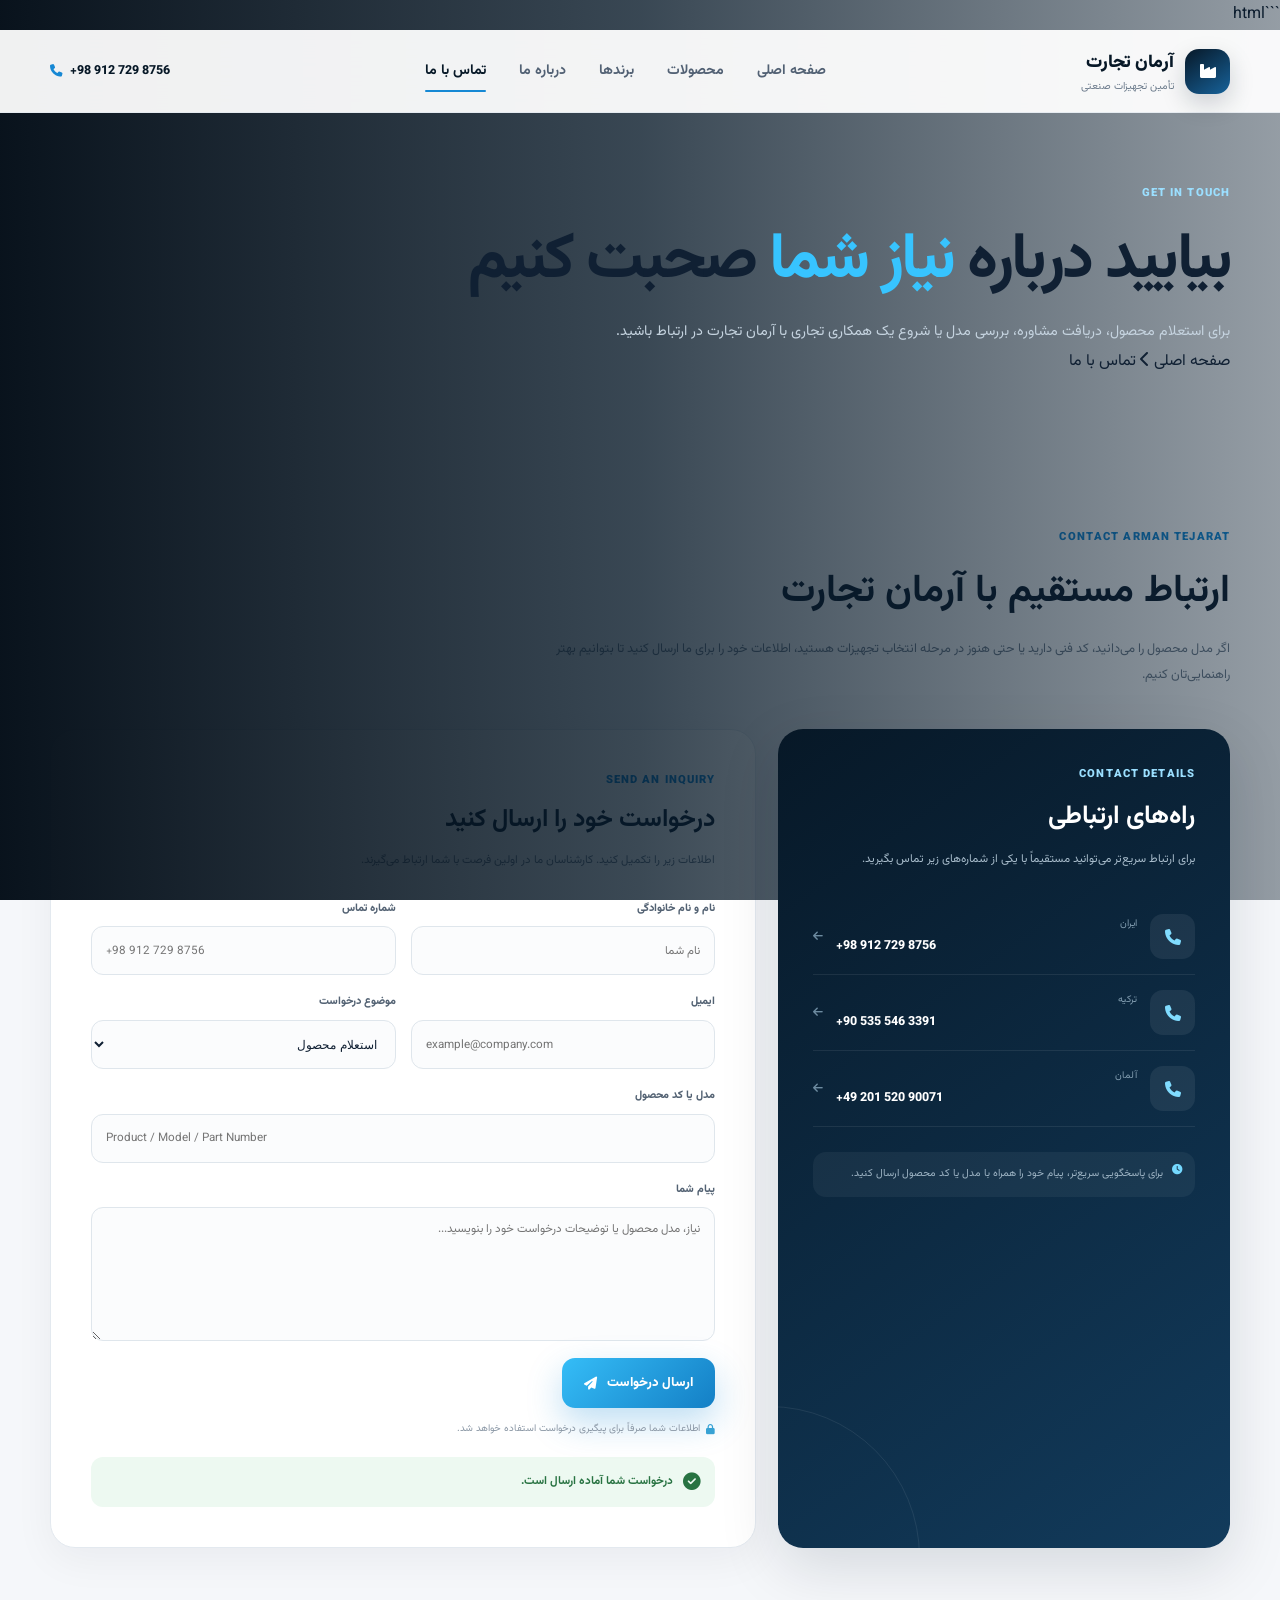
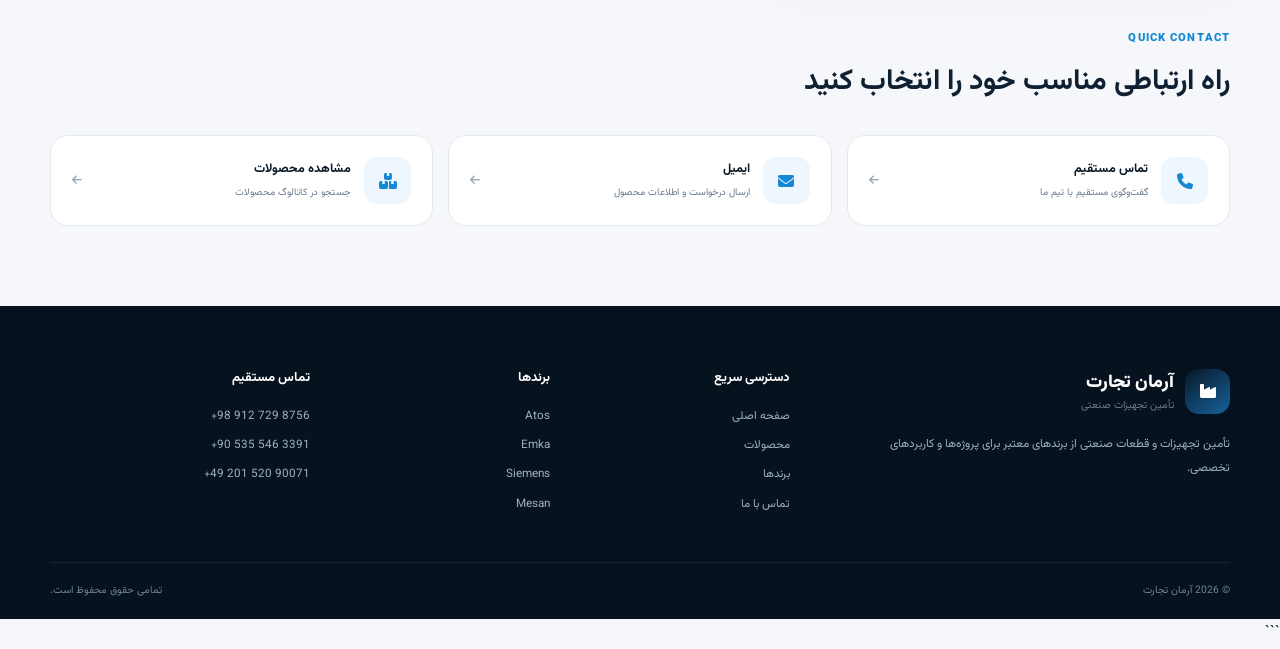
==== contact.html @ 2c9c6037 "v1.0.0 - Initial PHP version with MySQL" ====
```html
<!DOCTYPE html>
<html lang="fa" dir="rtl">

<head>

    <meta charset="UTF-8">

    <meta name="viewport"
          content="width=device-width, initial-scale=1.0">

    <title>تماس با ما | آرمان تجارت</title>

    <meta name="description"
          content="ارتباط با آرمان تجارت برای مشاوره، استعلام قیمت و تأمین تجهیزات صنعتی">

    <link rel="preconnect"
          href="https://fonts.googleapis.com">

    <link rel="preconnect"
          href="https://fonts.gstatic.com"
          crossorigin>

    <link href="https://fonts.googleapis.com/css2?family=Vazirmatn:wght@400;500;600;700;800;900&display=swap"
          rel="stylesheet">

    <link rel="stylesheet"
          href="https://cdnjs.cloudflare.com/ajax/libs/font-awesome/6.5.2/css/all.min.css">

    <link rel="stylesheet"
          href="css/style.css">

    <link rel="stylesheet"
          href="css/contact.css">

</head>


<body>


<header class="site-header">

    <div class="container header-inner">

        <a href="index.html"
           class="brand">

            <span class="brand-icon">
                <i class="fa-solid fa-industry"></i>
            </span>

            <span class="brand-text">

                <strong>
                    آرمان تجارت
                </strong>

                <small>
                    تأمین تجهیزات صنعتی
                </small>

            </span>

        </a>


        <nav class="main-nav">

            <a href="index.html">
                صفحه اصلی
            </a>

            <a href="products.html">
                محصولات
            </a>

            <a href="index.html#brands">
                برندها
            </a>

            <a href="index.html#about">
                درباره ما
            </a>

            <a href="contact.html"
               class="active">

                تماس با ما

            </a>

        </nav>


        <div class="header-contact">

            <a href="tel:+989127298756"
               dir="ltr">

                <i class="fa-solid fa-phone"></i>

                +98 912 729 8756

            </a>

        </div>


        <button class="mobile-menu-button">

            <span></span>
            <span></span>
            <span></span>

        </button>

    </div>

</header>


<!-- ================= HERO ================= -->

<section class="contact-hero">

    <div class="contact-hero-bg"></div>

    <div class="container">

        <div class="contact-hero-content">

            <span class="section-label light">
                GET IN TOUCH
            </span>

            <h1>
                بیایید درباره
                <span>نیاز شما</span>
                صحبت کنیم
            </h1>

            <p>
                برای استعلام محصول، دریافت مشاوره،
                بررسی مدل یا شروع یک همکاری تجاری
                با آرمان تجارت در ارتباط باشید.
            </p>

            <div class="breadcrumb">

                <a href="index.html">
                    صفحه اصلی
                </a>

                <i class="fa-solid fa-chevron-left"></i>

                <span>
                    تماس با ما
                </span>

            </div>

        </div>

    </div>

</section>


<!-- ================= CONTACT ================= -->

<main class="contact-page">

    <div class="container">


        <div class="contact-intro">

            <span class="section-label">
                CONTACT ARMAN TEJARAT
            </span>

            <h2>
                ارتباط مستقیم با آرمان تجارت
            </h2>

            <p>
                اگر مدل محصول را می‌دانید، کد فنی دارید یا حتی
                هنوز در مرحله انتخاب تجهیزات هستید، اطلاعات خود
                را برای ما ارسال کنید تا بتوانیم بهتر راهنمایی‌تان کنیم.
            </p>

        </div>


        <div class="contact-grid">


            <!-- CONTACT INFO -->

            <aside class="contact-info">


                <div class="contact-info-header">

                    <span class="section-label light">
                        CONTACT DETAILS
                    </span>

                    <h3>
                        راه‌های ارتباطی
                    </h3>

                    <p>
                        برای ارتباط سریع‌تر می‌توانید مستقیماً
                        با یکی از شماره‌های زیر تماس بگیرید.
                    </p>

                </div>


                <a href="tel:+989127298756"
                   class="contact-item">

                    <span class="contact-icon">
                        <i class="fa-solid fa-phone"></i>
                    </span>

                    <span>

                        <small>
                            ایران
                        </small>

                        <strong dir="ltr">
                            +98 912 729 8756
                        </strong>

                    </span>

                    <i class="fa-solid fa-arrow-left"></i>

                </a>


                <a href="tel:+905355463391"
                   class="contact-item">

                    <span class="contact-icon">
                        <i class="fa-solid fa-phone"></i>
                    </span>

                    <span>

                        <small>
                            ترکیه
                        </small>

                        <strong dir="ltr">
                            +90 535 546 3391
                        </strong>

                    </span>

                    <i class="fa-solid fa-arrow-left"></i>

                </a>


                <a href="tel:+4920152090071"
                   class="contact-item">

                    <span class="contact-icon">
                        <i class="fa-solid fa-phone"></i>
                    </span>

                    <span>

                        <small>
                            آلمان
                        </small>

                        <strong dir="ltr">
                            +49 201 520 90071
                        </strong>

                    </span>

                    <i class="fa-solid fa-arrow-left"></i>

                </a>


                <div class="contact-info-footer">

                    <i class="fa-solid fa-clock"></i>

                    <span>
                        برای پاسخگویی سریع‌تر،
                        پیام خود را همراه با مدل یا کد محصول ارسال کنید.
                    </span>

                </div>

            </aside>


            <!-- FORM -->

            <section class="contact-form-card">

                <div class="form-heading">

                    <span class="section-label">
                        SEND AN INQUIRY
                    </span>

                    <h3>
                        درخواست خود را ارسال کنید
                    </h3>

                    <p>
                        اطلاعات زیر را تکمیل کنید.
                        کارشناسان ما در اولین فرصت با شما ارتباط می‌گیرند.
                    </p>

                </div>


                <form id="contactForm">


                    <div class="form-row">

                        <label>

                            <span>
                                نام و نام خانوادگی
                            </span>

                            <input
                                type="text"
                                name="name"
                                placeholder="نام شما"
                                required
                            >

                        </label>


                        <label>

                            <span>
                                شماره تماس
                            </span>

                            <input
                                type="tel"
                                name="phone"
                                dir="ltr"
                                placeholder="+98 912 729 8756"
                                required
                            >

                        </label>

                    </div>


                    <div class="form-row">

                        <label>

                            <span>
                                ایمیل
                            </span>

                            <input
                                type="email"
                                name="email"
                                dir="ltr"
                                placeholder="example@company.com"
                            >

                        </label>


                        <label>

                            <span>
                                موضوع درخواست
                            </span>

                            <select name="subject">

                                <option>
                                    استعلام محصول
                                </option>

                                <option>
                                    درخواست قیمت
                                </option>

                                <option>
                                    مشاوره فنی
                                </option>

                                <option>
                                    همکاری تجاری
                                </option>

                                <option>
                                    سایر موارد
                                </option>

                            </select>

                        </label>

                    </div>


                    <label>

                        <span>
                            مدل یا کد محصول
                        </span>

                        <input
                            type="text"
                            name="product"
                            dir="ltr"
                            placeholder="Product / Model / Part Number"
                        >

                    </label>


                    <label>

                        <span>
                            پیام شما
                        </span>

                        <textarea
                            name="message"
                            rows="6"
                            placeholder="نیاز، مدل محصول یا توضیحات درخواست خود را بنویسید..."
                            required
                        ></textarea>

                    </label>


                    <button
                        type="submit"
                        class="btn btn-primary submit-button">

                        ارسال درخواست

                        <i class="fa-solid fa-paper-plane"></i>

                    </button>


                    <p class="form-note">

                        <i class="fa-solid fa-lock"></i>

                        اطلاعات شما صرفاً برای پیگیری درخواست
                        استفاده خواهد شد.

                    </p>


                    <div
                        class="form-success"
                        id="formSuccess"
                        hidden>

                        <i class="fa-solid fa-circle-check"></i>

                        <strong>
                            درخواست شما آماده ارسال است.
                        </strong>

                    </div>

                </form>

            </section>

        </div>


        <!-- ================= QUICK ACTIONS ================= -->

        <section class="quick-contact">

            <div class="quick-contact-heading">

                <span class="section-label">
                    QUICK CONTACT
                </span>

                <h2>
                    راه ارتباطی مناسب خود را انتخاب کنید
                </h2>

            </div>


            <div class="quick-grid">


                <a href="tel:+989127298756"
                   class="quick-card">

                    <span class="quick-icon">
                        <i class="fa-solid fa-phone"></i>
                    </span>

                    <span>

                        <strong>
                            تماس مستقیم
                        </strong>

                        <small>
                            گفت‌وگوی مستقیم با تیم ما
                        </small>

                    </span>

                    <i class="fa-solid fa-arrow-left"></i>

                </a>


                <a href="mailto:info@armanticaret.com"
                   class="quick-card">

                    <span class="quick-icon">
                        <i class="fa-solid fa-envelope"></i>
                    </span>

                    <span>

                        <strong>
                            ایمیل
                        </strong>

                        <small>
                            ارسال درخواست و اطلاعات محصول
                        </small>

                    </span>

                    <i class="fa-solid fa-arrow-left"></i>

                </a>


                <a href="products.html"
                   class="quick-card">

                    <span class="quick-icon">
                        <i class="fa-solid fa-boxes-stacked"></i>
                    </span>

                    <span>

                        <strong>
                            مشاهده محصولات
                        </strong>

                        <small>
                            جستجو در کاتالوگ محصولات
                        </small>

                    </span>

                    <i class="fa-solid fa-arrow-left"></i>

                </a>

            </div>

        </section>

    </div>

</main>


<!-- ================= FOOTER ================= -->

<footer class="site-footer">

    <div class="container footer-grid">

        <div class="footer-about">

            <a href="index.html"
               class="brand footer-brand">

                <span class="brand-icon">
                    <i class="fa-solid fa-industry"></i>
                </span>

                <span class="brand-text">

                    <strong>
                        آرمان تجارت
                    </strong>

                    <small>
                        تأمین تجهیزات صنعتی
                    </small>

                </span>

            </a>

            <p>
                تأمین تجهیزات و قطعات صنعتی از برندهای
                معتبر برای پروژه‌ها و کاربردهای تخصصی.
            </p>

        </div>


        <div class="footer-column">

            <h4>
                دسترسی سریع
            </h4>

            <a href="index.html">
                صفحه اصلی
            </a>

            <a href="products.html">
                محصولات
            </a>

            <a href="index.html#brands">
                برندها
            </a>

            <a href="contact.html">
                تماس با ما
            </a>

        </div>


        <div class="footer-column">

            <h4>
                برندها
            </h4>

            <a href="products.html?brand=atos">
                Atos
            </a>

            <a href="products.html?brand=emka">
                Emka
            </a>

            <a href="products.html?brand=siemens">
                Siemens
            </a>

            <a href="products.html?brand=mesan">
                Mesan
            </a>

        </div>


        <div class="footer-column">

            <h4>
                تماس مستقیم
            </h4>

            <a href="tel:+989127298756"
               class="phone-link"
               dir="ltr">

                +98 912 729 8756

            </a>

            <a href="tel:+905355463391"
               class="phone-link"
               dir="ltr">

                +90 535 546 3391

            </a>

            <a href="tel:+4920152090071"
               class="phone-link"
               dir="ltr">

                +49 201 520 90071

            </a>

        </div>

    </div>


    <div class="container footer-bottom">

        <span>
            © 2026 آرمان تجارت
        </span>

        <span>
            تمامی حقوق محفوظ است.
        </span>

    </div>

</footer>


<script src="js/main.js"></script>

<script>

const form =
    document.getElementById("contactForm");

const success =
    document.getElementById("formSuccess");


if (form) {

    form.addEventListener(
        "submit",
        function(event) {

            event.preventDefault();

            success.hidden = false;

            success.scrollIntoView({
                behavior: "smooth",
                block: "center"
            });

        }
    );

}

</script>

</body>
</html>
```
---- css/style.css ----
@import url('https://fonts.googleapis.com/css2?family=Vazirmatn:wght@400;500;600;700;800;900&display=swap');

:root {
    --navy: #071827;
    --navy-2: #0c2439;
    --blue: #1688d4;
    --cyan: #37c4ff;
    --gold: #e4a52b;

    --white: #ffffff;
    --bg: #f5f7fa;
    --text: #102033;
    --muted: #6c7b8c;

    --border: #e3e9ef;

    --shadow: 0 20px 60px rgba(7, 24, 39, .10);

    --radius: 24px;

    --transition: .3s ease;
}


* {
    margin: 0;
    padding: 0;
    box-sizing: border-box;
}


html {
    scroll-behavior: smooth;
}


body {
    font-family: 'Vazirmatn', sans-serif;
    background: var(--bg);
    color: var(--text);
    line-height: 1.9;
}


img {
    max-width: 100%;
    display: block;
}


a {
    text-decoration: none;
    color: inherit;
}


button,
input,
textarea {
    font-family: inherit;
}


.container {
    width: min(1180px, calc(100% - 40px));
    margin: auto;
}


/* ================= HEADER ================= */

.site-header {
    position: sticky;
    top: 0;
    z-index: 1000;

    background: rgba(255,255,255,.94);
    backdrop-filter: blur(18px);

    border-bottom: 1px solid rgba(227,233,239,.8);
}


.header-inner {
    min-height: 82px;

    display: flex;
    align-items: center;
    justify-content: space-between;

    gap: 25px;
}


.brand {
    display: flex;
    align-items: center;
    gap: 11px;
}


.brand-icon {
    width: 45px;
    height: 45px;

    display: grid;
    place-items: center;

    border-radius: 14px;

    color: white;

    background:
        linear-gradient(
            145deg,
            #071827,
            #17629a
        );

    box-shadow:
        0 10px 25px rgba(7,24,39,.18);
}


.brand-text strong {
    display: block;

    color: var(--navy);

    font-size: 1.12rem;
    font-weight: 900;
}


.brand-text small {
    display: block;

    color: var(--muted);

    font-size: .65rem;

    margin-top: -4px;
}


.main-nav {
    display: flex;
    align-items: center;
    gap: 5px;
}


.main-nav a {
    position: relative;

    padding: 10px 14px;

    color: #526174;

    font-size: .88rem;
    font-weight: 700;

    transition: var(--transition);
}


.main-nav a::after {
    content: "";

    position: absolute;

    left: 14px;
    right: 14px;

    bottom: 3px;

    height: 2px;

    background: var(--blue);

    border-radius: 10px;

    transform: scaleX(0);

    transition: var(--transition);
}


.main-nav a:hover,
.main-nav a.active {
    color: var(--navy);
}


.main-nav a.active::after,
.main-nav a:hover::after {
    transform: scaleX(1);
}


.header-contact a {
    display: flex;
    align-items: center;
    gap: 8px;

    direction: ltr;

    color: var(--navy);

    font-size: .78rem;
    font-weight: 800;
}


.header-contact i {
    color: var(--blue);
}


.mobile-menu-button {
    display: none;

    width: 44px;
    height: 44px;

    border: 0;

    background: transparent;

    cursor: pointer;

    flex-direction: column;
    justify-content: center;
    gap: 5px;
}


.mobile-menu-button span {
    width: 25px;
    height: 2px;

    display: block;

    background: var(--navy);

    border-radius: 10px;
}


/* ================= HERO ================= */

.hero-slider {
    position: relative;

    height: min(720px, calc(100vh - 82px));

    min-height: 600px;

    overflow: hidden;

    background: var(--navy);

    color: white;
}


.hero-slide {
    position: absolute;

    inset: 0;

    opacity: 0;

    visibility: hidden;

    transition:
        opacity .9s ease,
        visibility .9s ease;
}


.hero-slide.active {
    opacity: 1;
    visibility: visible;

    z-index: 2;
}


.hero-background {
    position: absolute;

    inset: 0;

    background-position: center;
    background-size: cover;

    transform: scale(1.04);

    transition: transform 6s ease;
}


.hero-slide.active .hero-background {
    transform: scale(1);
}


.hero-overlay {
    position: absolute;

    inset: 0;

    background:
        linear-gradient(
            90deg,
            rgba(4,14,24,.97) 0%,
            rgba(4,18,31,.87) 40%,
            rgba(4,18,31,.45) 75%,
            rgba(4,18,31,.2) 100%
        );
}


.hero-content {
    position: relative;

    z-index: 3;

    height: 100%;

    display: flex;

    align-items: center;
}


.hero-copy {
    max-width: 710px;

    padding-bottom: 35px;
}


.hero-label {
    display: inline-flex;

    align-items: center;
    gap: 9px;

    color: #b9eaff;

    font-size: .75rem;

    font-weight: 800;

    letter-spacing: .08em;
}


.hero-label i {
    color: var(--cyan);
}


.hero-copy h1,
.hero-copy h2 {
    margin: 17px 0;

    font-size: clamp(2.6rem, 5vw, 4.7rem);

    line-height: 1.22;

    letter-spacing: -.045em;
}


.hero-copy h2 {
    font-size: clamp(2.5rem, 4.5vw, 4.3rem);
}


.hero-copy h1 span,
.hero-copy h2 span {
    color: var(--cyan);
}


.hero-copy p {
    max-width: 650px;

    color: #c4d1dd;

    font-size: 1.02rem;

    line-height: 2.1;
}


.hero-buttons {
    display: flex;

    align-items: center;

    gap: 12px;

    flex-wrap: wrap;

    margin-top: 28px;
}


.btn {
    min-height: 50px;

    padding: 11px 22px;

    display: inline-flex;

    align-items: center;
    justify-content: center;

    gap: 10px;

    border-radius: 13px;

    font-size: .82rem;

    font-weight: 800;

    transition: var(--transition);
}


.btn-primary {
    color: white;

    background:
        linear-gradient(
            135deg,
            #35bdf7,
            #147fc5
        );

    box-shadow:
        0 14px 35px rgba(22,136,212,.28);
}


.btn-primary:hover {
    transform: translateY(-3px);

    box-shadow:
        0 18px 40px rgba(22,136,212,.4);
}


.btn-outline {
    color: white;

    border: 1px solid rgba(255,255,255,.28);

    background: rgba(255,255,255,.07);
}


.btn-outline:hover {
    background: white;
    color: var(--navy);
}


.btn-dark {
    color: white;

    background: var(--navy);
}


.btn-white {
    color: var(--navy);

    background: white;
}


.hero-brands-mini {
    display: flex;

    gap: 8px;

    flex-wrap: wrap;

    margin-top: 30px;
}


.hero-brands-mini span {
    padding: 6px 12px;

    border: 1px solid rgba(255,255,255,.14);

    background: rgba(255,255,255,.06);

    border-radius: 8px;

    color: #a9bdcf;

    font-size: .67rem;

    font-weight: 900;

    letter-spacing: .12em;
}


/* SLIDER */

.slider-arrow {
    position: absolute;

    top: 50%;

    z-index: 10;

    transform: translateY(-50%);

    width: 50px;
    height: 50px;

    border: 1px solid rgba(255,255,255,.15);

    border-radius: 14px;

    background: rgba(0,0,0,.18);

    backdrop-filter: blur(10px);

    color: white;

    cursor: pointer;

    transition: var(--transition);
}


.slider-arrow:hover {
    background: white;
    color: var(--navy);
}


.slider-prev {
    right: 25px;
}


.slider-next {
    left: 25px;
}


.slider-dots {
    position: absolute;

    z-index: 20;

    right: 50%;

    bottom: 35px;

    transform: translateX(50%);

    display: flex;

    gap: 8px;
}


.dot {
    width: 9px;
    height: 9px;

    padding: 0;

    border: 0;

    border-radius: 50%;

    background: rgba(255,255,255,.35);

    cursor: pointer;

    transition: var(--transition);
}


.dot.active {
    width: 28px;

    border-radius: 20px;

    background: var(--cyan);
}


.slider-progress {
    position: absolute;

    z-index: 20;

    bottom: 0;

    right: 0;

    width: 100%;

    height: 3px;

    background: rgba(255,255,255,.08);
}


.slider-progress span {
    display: block;

    width: 0;

    height: 100%;

    background: var(--cyan);
}


/* ================= TRUST ================= */

.trust-bar {
    background: white;

    border-bottom: 1px solid var(--border);
}


.trust-grid {
    display: grid;

    grid-template-columns: repeat(4,1fr);
}


.trust-item {
    min-height: 100px;

    display: flex;

    align-items: center;

    justify-content: center;

    gap: 13px;

    border-left: 1px solid var(--border);
}


.trust-item:last-child {
    border-left: 0;
}


.trust-item i {
    width: 42px;
    height: 42px;

    display: grid;
    place-items: center;

    border-radius: 13px;

    background: #edf7fd;

    color: var(--blue);
}


.trust-item strong,
.trust-item span {
    display: block;
}


.trust-item strong {
    font-size: .8rem;
}


.trust-item span {
    color: var(--muted);

    font-size: .66rem;
}


/* ================= GENERAL ================= */

.section {
    padding: 90px 0;
}


.section-heading {
    display: flex;

    align-items: end;

    justify-content: space-between;

    gap: 30px;

    margin-bottom: 38px;
}


.section-heading h2 {
    margin-top: 7px;

    font-size: clamp(1.8rem, 3vw, 2.7rem);

    line-height: 1.35;
}


.section-heading p {
    max-width: 470px;

    color: var(--muted);

    font-size: .82rem;
}


.section-label {
    color: var(--blue);

    font-size: .7rem;

    font-weight: 900;

    letter-spacing: .1em;
}


.section-label.light {
    color: #9bdfff;
}


.section-link {
    display: inline-flex;

    align-items: center;

    gap: 9px;

    color: var(--blue);

    font-size: .78rem;

    font-weight: 800;
}


/* ================= BRANDS ================= */

.brands-section {
    background: var(--bg);
}


.brand-grid {
    display: grid;

    grid-template-columns: repeat(4,1fr);

    gap: 18px;
}


.brand-card {
    position: relative;

    min-height: 255px;

    overflow: hidden;

    display: flex;

    flex-direction: column;

    justify-content: flex-end;

    padding: 24px;

    background: white;

    border: 1px solid var(--border);

    border-radius: var(--radius);

    transition: var(--transition);

    box-shadow: 0 8px 35px rgba(7,24,39,.04);
}


.brand-card::before {
    content: "";

    position: absolute;

    width: 190px;
    height: 190px;

    top: -70px;
    left: -60px;

    border-radius: 50%;

    background:
        linear-gradient(
            145deg,
            #edf7fd,
            #f7fafc
        );
}


.brand-card:hover {
    transform: translateY(-8px);

    box-shadow: var(--shadow);
}


.brand-logo {
    position: absolute;

    top: 25px;
    right: 25px;

    width: 160px;
    height: 75px;

    display: flex;

    align-items: center;
}


.brand-logo img {
    max-width: 150px;
    max-height: 65px;

    object-fit: contain;
}


.brand-info {
    position: relative;

    z-index: 2;
}


.brand-info strong {
    display: block;

    color: var(--navy);

    font-size: 1.4rem;

    font-weight: 900;
}


.brand-info span {
    display: block;

    max-width: 190px;

    margin-top: 4px;

    color: var(--muted);

    font-size: .7rem;
}


.brand-card > i {
    position: absolute;

    left: 23px;
    bottom: 25px;

    color: var(--blue);

    transition: var(--transition);
}


.brand-card:hover > i {
    transform: translateX(-5px);
}


/* ================= ABOUT ================= */

.about-section {
    background: white;
}


.about-grid {
    display: grid;

    grid-template-columns: .95fr 1.05fr;

    align-items: center;

    gap: 80px;
}


.about-image {
    position: relative;
}


.about-image-main {
    overflow: hidden;

    border-radius: 30px;

    box-shadow: var(--shadow);
}


.about-image-main img {
    width: 100%;

    aspect-ratio: 1 / .85;

    object-fit: cover;
}


.about-floating-card {
    position: absolute;

    left: -25px;
    bottom: 30px;

    padding: 18px 23px;

    border-radius: 18px;

    color: white;

    background: var(--navy);

    box-shadow: var(--shadow);
}


.about-floating-card strong,
.about-floating-card span {
    display: block;
}


.about-floating-card strong {
    font-size: 1.1rem;
}


.about-floating-card span {
    color: #9bb0c2;

    font-size: .68rem;
}


.about-content h2 {
    margin: 10px 0 20px;

    font-size: clamp(2rem,3.5vw,3rem);

    line-height: 1.35;
}


.about-content p {
    margin-bottom: 14px;

    color: var(--muted);

    font-size: .86rem;

    line-height: 2;
}


.about-features {
    display: grid;

    grid-template-columns: 1fr 1fr;

    gap: 11px;

    margin: 25px 0;
}


.about-features div {
    display: flex;

    align-items: center;

    gap: 8px;

    color: #47576a;

    font-size: .75rem;
}


.about-features i {
    color: var(--blue);
}


/* ================= PRODUCTS ================= */

.products-preview {
    background: var(--bg);
}


.products-grid {
    display: grid;

    grid-template-columns: repeat(4,1fr);

    gap: 18px;
}


.product-card {
    overflow: hidden;

    background: white;

    border: 1px solid var(--border);

    border-radius: 20px;

    box-shadow: 0 8px 30px rgba(7,24,39,.04);

    cursor: pointer;

    transition: var(--transition);
}


.product-card:hover {
    transform: translateY(-6px);

    box-shadow: var(--shadow);
}


.product-card > img {
    width: 100%;

    height: 220px;

    object-fit: cover;

    background: #f5f7f9;
}


.product-info {
    padding: 17px;
}


.product-info h4 {
    margin: 8px 0 2px;

    font-size: .95rem;
}


.product-info .model {
    color: #8290a0;

    direction: ltr;

    text-align: left;

    font-size: .68rem;

    font-weight: 700;
}


.product-info .desc {
    margin-top: 8px;

    color: var(--muted);

    font-size: .7rem;

    line-height: 1.8;
}


.brand-tag {
    display: inline-flex;

    padding: 5px 10px;

    border-radius: 8px;

    color: white;

    font-size: .6rem;

    font-weight: 800;
}


/* ================= CTA ================= */

.cta-section {
    background: white;
}


.cta-box {
    display: flex;

    align-items: center;

    justify-content: space-between;

    gap: 30px;

    padding: 45px;

    border-radius: 30px;

    color: white;

    background:
        linear-gradient(
            135deg,
            #071827,
            #17476d
        );

    box-shadow: var(--shadow);
}


.cta-box h2 {
    max-width: 680px;

    margin: 8px 0;

    font-size: clamp(1.5rem,3vw,2.2rem);

    line-height: 1.4;
}


.cta-box p {
    color: #b9cad9;

    font-size: .8rem;
}


/* ================= FOOTER ================= */

.site-footer {
    padding: 60px 0 18px;

    color: #9db0c1;

    background: #06121e;
}


.footer-grid {
    display: grid;

    grid-template-columns: 2fr 1fr 1fr 1.3fr;

    gap: 40px;
}


.footer-brand .brand-text strong {
    color: white;
}


.footer-about > p {
    max-width: 360px;

    margin-top: 17px;

    font-size: .74rem;

    line-height: 2;
}


.footer-column h4 {
    margin-bottom: 14px;

    color: white;

    font-size: .82rem;
}


.footer-column a {
    display: block;

    margin: 7px 0;

    color: #9db0c1;

    font-size: .73rem;

    transition: var(--transition);
}


.footer-column a:hover {
    color: white;
}


.phone-link {
    direction: ltr;

    text-align: right;
}


.footer-bottom {
    display: flex;

    justify-content: space-between;

    margin-top: 40px;

    padding-top: 18px;

    border-top: 1px solid rgba(255,255,255,.08);

    color: #6e8497;

    font-size: .65rem;
}


/* ================= MOBILE ================= */

@media (max-width: 1000px) {

    .main-nav {
        display: none;

        position: absolute;

        top: 76px;

        right: 14px;
        left: 14px;

        padding: 8px;

        flex-direction: column;

        background: white;

        border: 1px solid var(--border);

        border-radius: 17px;

        box-shadow: var(--shadow);
    }


    .main-nav.open {
        display: flex;
    }


    .main-nav a {
        width: 100%;

        text-align: center;
    }


    .mobile-menu-button {
        display: flex;
    }


    .header-contact {
        margin-right: auto;
    }


    .hero-slider {
        min-height: 560px;
    }


    .brand-grid {
        grid-template-columns: repeat(2,1fr);
    }


    .products-grid {
        grid-template-columns: repeat(2,1fr);
    }


    .about-grid {
        grid-template-columns: 1fr;

        gap: 45px;
    }


    .footer-grid {
        grid-template-columns: 1.5fr 1fr 1fr;
    }
}


@media (max-width: 700px) {

    .container {
        width: calc(100% - 28px);
    }


    .header-inner {
        min-height: 70px;
    }


    .header-contact {
        display: none;
    }


    .hero-slider {
        height: 650px;

        min-height: 650px;
    }


    .hero-copy {
        padding-bottom: 80px;
    }


    .hero-copy h1,
    .hero-copy h2 {
        font-size: 2.35rem;
    }


    .hero-copy p {
        font-size: .86rem;
    }


    .slider-arrow {
        display: none;
    }


    .slider-dots {
        bottom: 25px;
    }


    .trust-grid {
        grid-template-columns: 1fr 1fr;
    }


    .trust-item {
        min-height: 82px;

        border-left: 0;

        border-bottom: 1px solid var(--border);
    }


    .section {
        padding: 60px 0;
    }


    .section-heading {
        display: block;
    }


    .section-heading p {
        margin-top: 10px;
    }


    .brand-grid {
        grid-template-columns: 1fr;
    }


    .products-grid {
        grid-template-columns: 1fr;
    }


    .about-features {
        grid-template-columns: 1fr;
    }


    .cta-box {
        display: block;

        padding: 30px;
    }


    .cta-box .btn {
        margin-top: 22px;
    }


    .footer-grid {
        grid-template-columns: 1fr 1fr;
    }


    .footer-bottom {
        display: block;
    }


    .footer-bottom span {
        display: block;

        margin-bottom: 5px;
    }
}


@media (max-width: 450px) {

    .hero-copy h1,
    .hero-copy h2 {
        font-size: 2rem;
    }


    .hero-buttons {
        flex-direction: column;

        align-items: stretch;
    }


    .btn {
        width: 100%;
    }


    .trust-grid {
        grid-template-columns: 1fr;
    }


    .footer-grid {
        grid-template-columns: 1fr;
    }
}
---- css/contact.css ----
```css
/* =========================================
   CONTACT HERO
========================================= */

.contact-hero {
    position: relative;

    min-height: 440px;

    display: flex;

    align-items: center;

    overflow: hidden;

    background: #071827;

    color: white;
}


.contact-hero-bg {
    position: absolute;

    inset: 0;

    background:
        linear-gradient(
            90deg,
            rgba(4,14,24,.98),
            rgba(4,22,37,.78),
            rgba(4,22,37,.4)
        ),
        url("../assets/hero-4.jpg")
        center / cover;
}


.contact-hero-content {
    position: relative;

    z-index: 2;

    max-width: 780px;

    padding: 70px 0;
}


.contact-hero h1 {
    margin: 15px 0;

    font-size: clamp(2.5rem,5vw,4.3rem);

    line-height: 1.3;

    letter-spacing: -.04em;
}


.contact-hero h1 span {
    color: var(--cyan);
}


.contact-hero p {
    max-width: 650px;

    color: #c5d3df;

    font-size: .9rem;

    line-height: 2;
}


/* =========================================
   CONTACT PAGE
========================================= */

.contact-page {
    padding: 80px 0;

    background: #f5f7fa;
}


.contact-intro {
    max-width: 700px;

    margin-bottom: 40px;
}


.contact-intro h2 {
    margin: 8px 0;

    font-size: clamp(1.8rem,3vw,2.6rem);
}


.contact-intro p {
    color: var(--muted);

    font-size: .8rem;

    line-height: 2;
}


/* =========================================
   MAIN GRID
========================================= */

.contact-grid {
    display: grid;

    grid-template-columns: .78fr 1.22fr;

    gap: 22px;

    align-items: stretch;
}


/* =========================================
   CONTACT INFO
========================================= */

.contact-info {
    position: relative;

    overflow: hidden;

    padding: 35px;

    border-radius: 25px;

    color: white;

    background:
        linear-gradient(
            145deg,
            #071827,
            #123b5c
        );

    box-shadow:
        0 20px 60px rgba(7,24,39,.13);
}


.contact-info::before {
    content: "";

    position: absolute;

    width: 300px;
    height: 300px;

    left: -160px;
    bottom: -160px;

    border-radius: 50%;

    border: 1px solid rgba(255,255,255,.08);
}


.contact-info-header {
    position: relative;

    z-index: 2;

    margin-bottom: 28px;
}


.contact-info h3 {
    margin: 8px 0;

    font-size: 1.6rem;
}


.contact-info-header p {
    color: #a9bdcc;

    font-size: .72rem;

    line-height: 1.9;
}


/* =========================================
   CONTACT ITEMS
========================================= */

.contact-item {
    position: relative;

    z-index: 2;

    display: flex;

    align-items: center;

    gap: 13px;

    padding: 15px 0;

    border-bottom: 1px solid rgba(255,255,255,.08);

    transition: .25s;
}


.contact-item:hover {
    transform: translateX(-5px);
}


.contact-icon {
    width: 45px;
    height: 45px;

    display: grid;

    place-items: center;

    flex-shrink: 0;

    border-radius: 13px;

    color: #80dcff;

    background: rgba(255,255,255,.07);
}


.contact-item > span:nth-child(2) {
    flex: 1;
}


.contact-item small,
.contact-item strong {
    display: block;
}


.contact-item small {
    color: #829db0;

    font-size: .62rem;
}


.contact-item strong {
    margin-top: 2px;

    color: white;

    font-size: .78rem;

    font-weight: 800;
}


.contact-item > i {
    color: #6d8ba0;

    font-size: .7rem;
}


.contact-info-footer {
    position: relative;

    z-index: 2;

    display: flex;

    gap: 9px;

    margin-top: 25px;

    padding: 13px;

    border-radius: 13px;

    background: rgba(255,255,255,.05);

    color: #9fb5c5;

    font-size: .65rem;

    line-height: 1.8;
}


.contact-info-footer i {
    color: #74d9ff;
}


/* =========================================
   FORM CARD
========================================= */

.contact-form-card {
    padding: 40px;

    border: 1px solid var(--border);

    border-radius: 25px;

    background: white;

    box-shadow:
        0 12px 40px rgba(7,24,39,.05);
}


.form-heading {
    margin-bottom: 27px;
}


.form-heading h3 {
    margin: 6px 0;

    font-size: 1.55rem;
}


.form-heading p {
    color: var(--muted);

    font-size: .72rem;
}


.contact-form-card form > label,
.form-row label {
    display: block;
}


.form-row {
    display: grid;

    grid-template-columns: 1fr 1fr;

    gap: 15px;
}


.contact-form-card label {
    margin-bottom: 17px;
}


.contact-form-card label > span {
    display: block;

    margin-bottom: 7px;

    color: #536273;

    font-size: .68rem;

    font-weight: 800;
}


.contact-form-card input,
.contact-form-card textarea,
.contact-form-card select {
    width: 100%;

    padding: 12px 14px;

    border: 1px solid #dfe6ec;

    border-radius: 12px;

    outline: none;

    color: var(--text);

    background: #fbfcfd;

    font-size: .73rem;

    transition: .25s;
}


.contact-form-card input,
.contact-form-card select {
    height: 49px;
}


.contact-form-card textarea {
    resize: vertical;

    min-height: 130px;
}


.contact-form-card input:focus,
.contact-form-card textarea:focus,
.contact-form-card select:focus {
    border-color: var(--blue);

    background: white;

    box-shadow:
        0 0 0 4px rgba(22,136,212,.07);
}


.submit-button {
    border: 0;

    cursor: pointer;
}


.form-note {
    display: flex;

    align-items: center;

    gap: 6px;

    margin-top: 12px;

    color: #8996a4;

    font-size: .62rem;
}


.form-note i {
    color: #38a2d4;
}


.form-success {
    display: flex;

    align-items: center;

    gap: 10px;

    margin-top: 18px;

    padding: 14px;

    border-radius: 12px;

    background: #edf9f1;

    color: #287342;

    font-size: .72rem;
}


.form-success i {
    font-size: 1.1rem;
}


/* =========================================
   QUICK CONTACT
========================================= */

.quick-contact {
    margin-top: 80px;
}


.quick-contact-heading {
    margin-bottom: 25px;
}


.quick-contact-heading h2 {
    margin-top: 6px;

    font-size: 1.8rem;
}


.quick-grid {
    display: grid;

    grid-template-columns: repeat(3,1fr);

    gap: 15px;
}


.quick-card {
    display: flex;

    align-items: center;

    gap: 13px;

    padding: 21px;

    border: 1px solid var(--border);

    border-radius: 18px;

    background: white;

    transition: .3s;
}


.quick-card:hover {
    transform: translateY(-5px);

    box-shadow:
        0 15px 40px rgba(7,24,39,.08);
}


.quick-icon {
    width: 47px;
    height: 47px;

    display: grid;

    place-items: center;

    flex-shrink: 0;

    border-radius: 13px;

    color: var(--blue);

    background: #edf7fd;
}


.quick-card > span:nth-child(2) {
    flex: 1;
}


.quick-card strong,
.quick-card small {
    display: block;
}


.quick-card strong {
    color: var(--navy);

    font-size: .78rem;
}


.quick-card small {
    margin-top: 2px;

    color: var(--muted);

    font-size: .62rem;
}


.quick-card > i {
    color: #9aa8b5;

    font-size: .7rem;
}


/* =========================================
   RESPONSIVE
========================================= */

@media (max-width: 900px) {

    .contact-grid {
        grid-template-columns: 1fr;
    }


    .quick-grid {
        grid-template-columns: 1fr;
    }
}


@media (max-width: 600px) {

    .contact-page {
        padding: 55px 0;
    }


    .contact-form-card,
    .contact-info {
        padding: 25px;
    }


    .form-row {
        grid-template-columns: 1fr;
    }


    .contact-hero {
        min-height: 400px;
    }


    .contact-hero h1 {
        font-size: 2.35rem;
    }
}
```
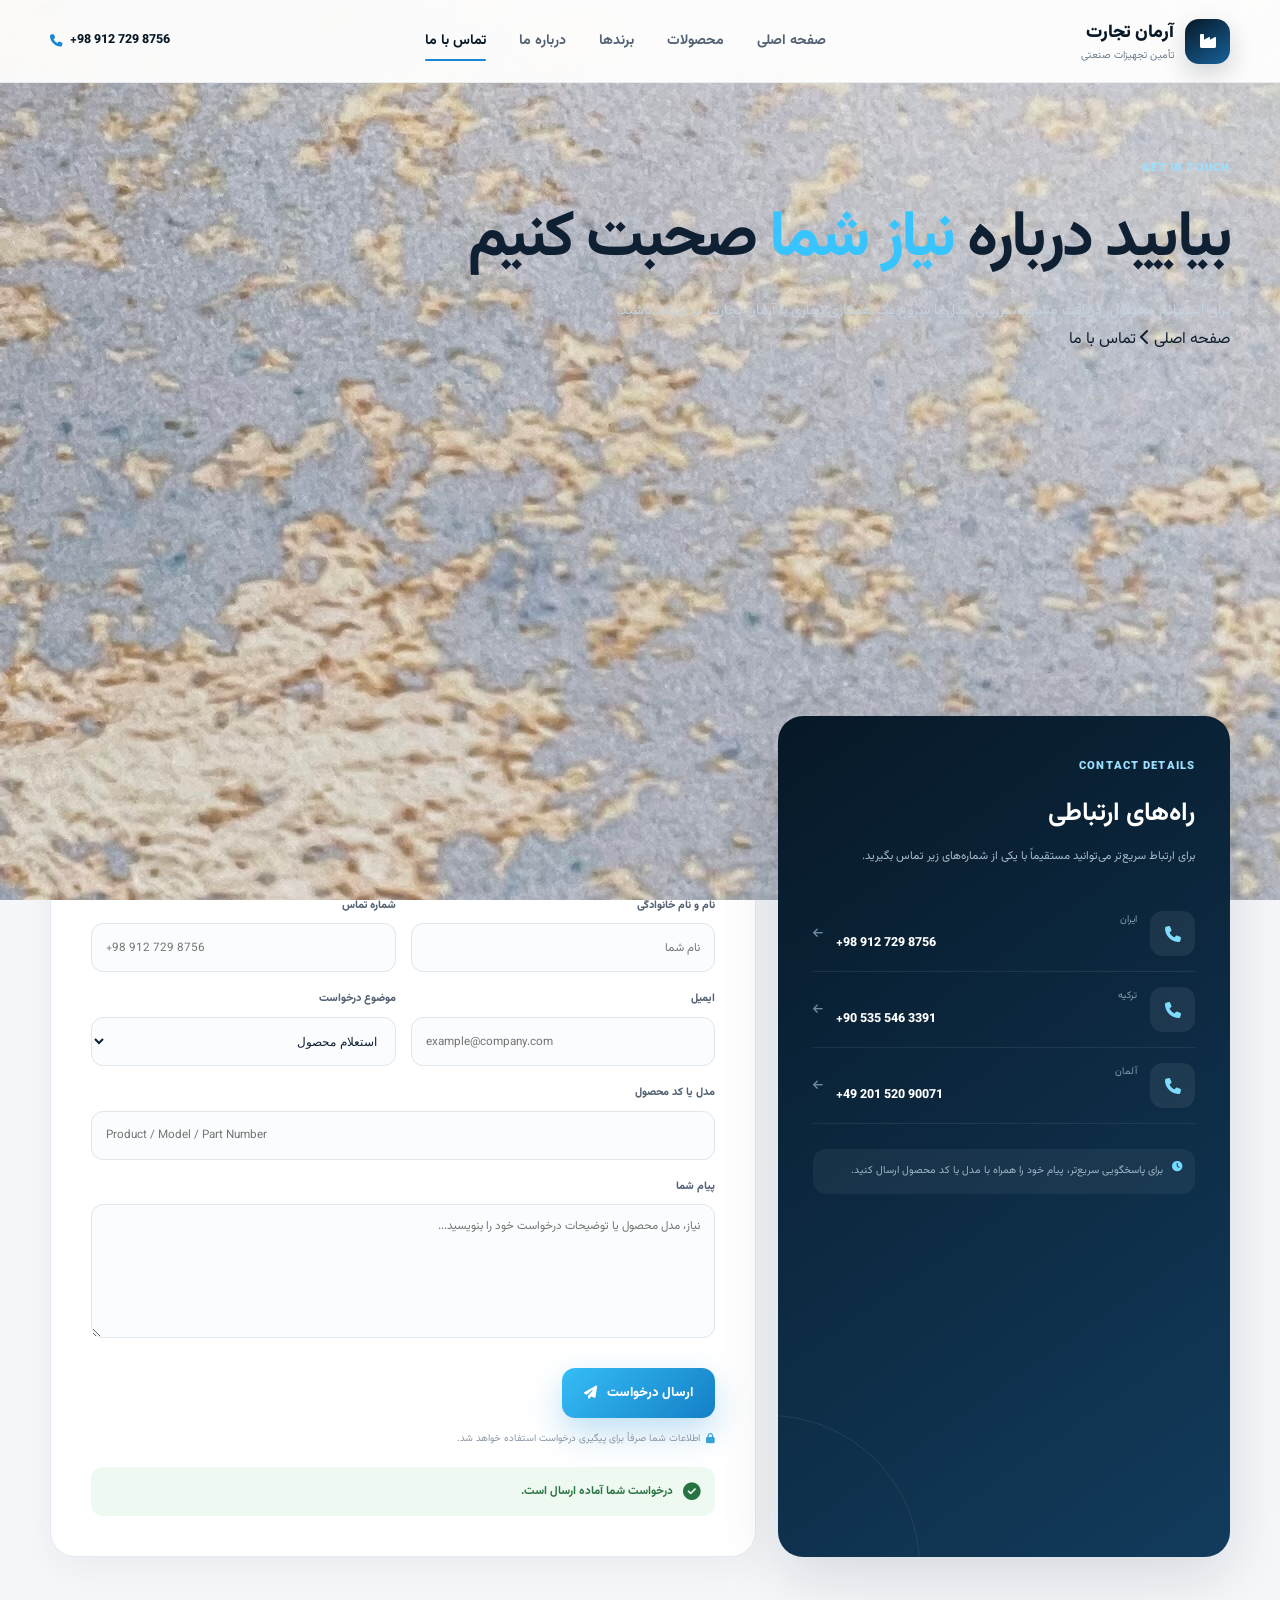
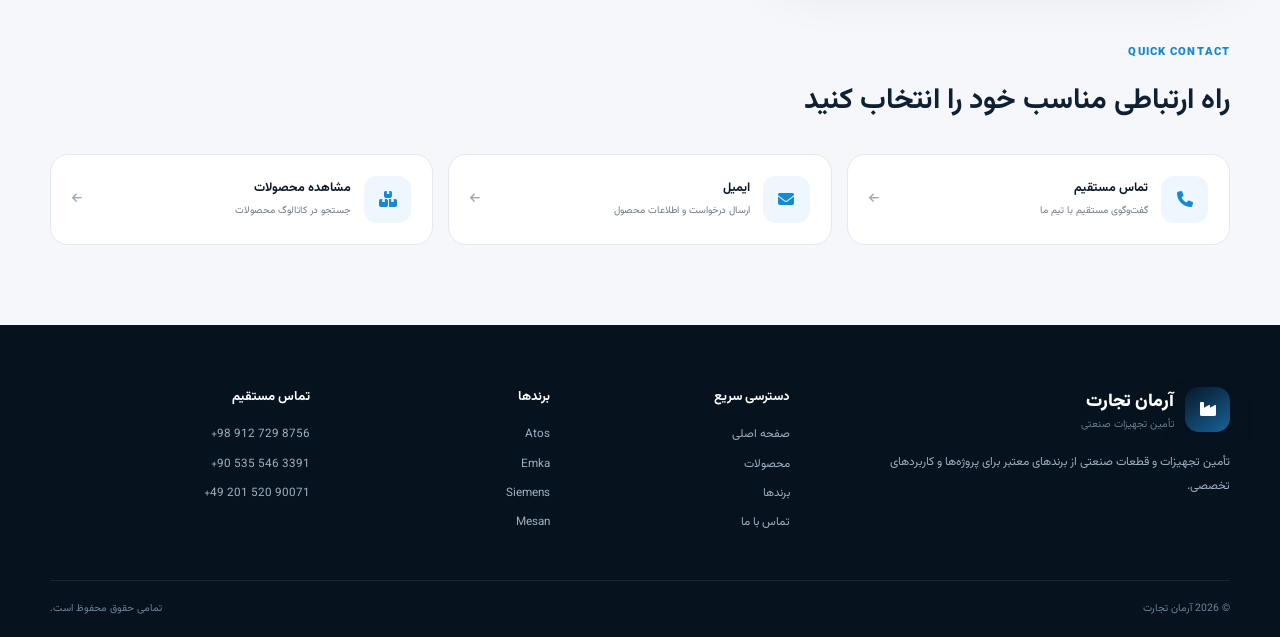
==== commit 12f126a2: "Fix database config" ====
--- a/contact.html
+++ b/contact.html
@@ -1,4 +1,3 @@
-```html
 <!DOCTYPE html>
 <html lang="fa" dir="rtl">
 
@@ -124,7 +123,7 @@
 
 <section class="contact-hero">
 
-    <div class="contact-hero-bg"></div>
+    <div class="contact-hero-bg" style="background-image:url('assets/hero/hero-4.jpg')"></div>
 
     <div class="container">
 
@@ -764,5 +763,4 @@
 </script>
 
 </body>
-</html>
-```
+</html>
